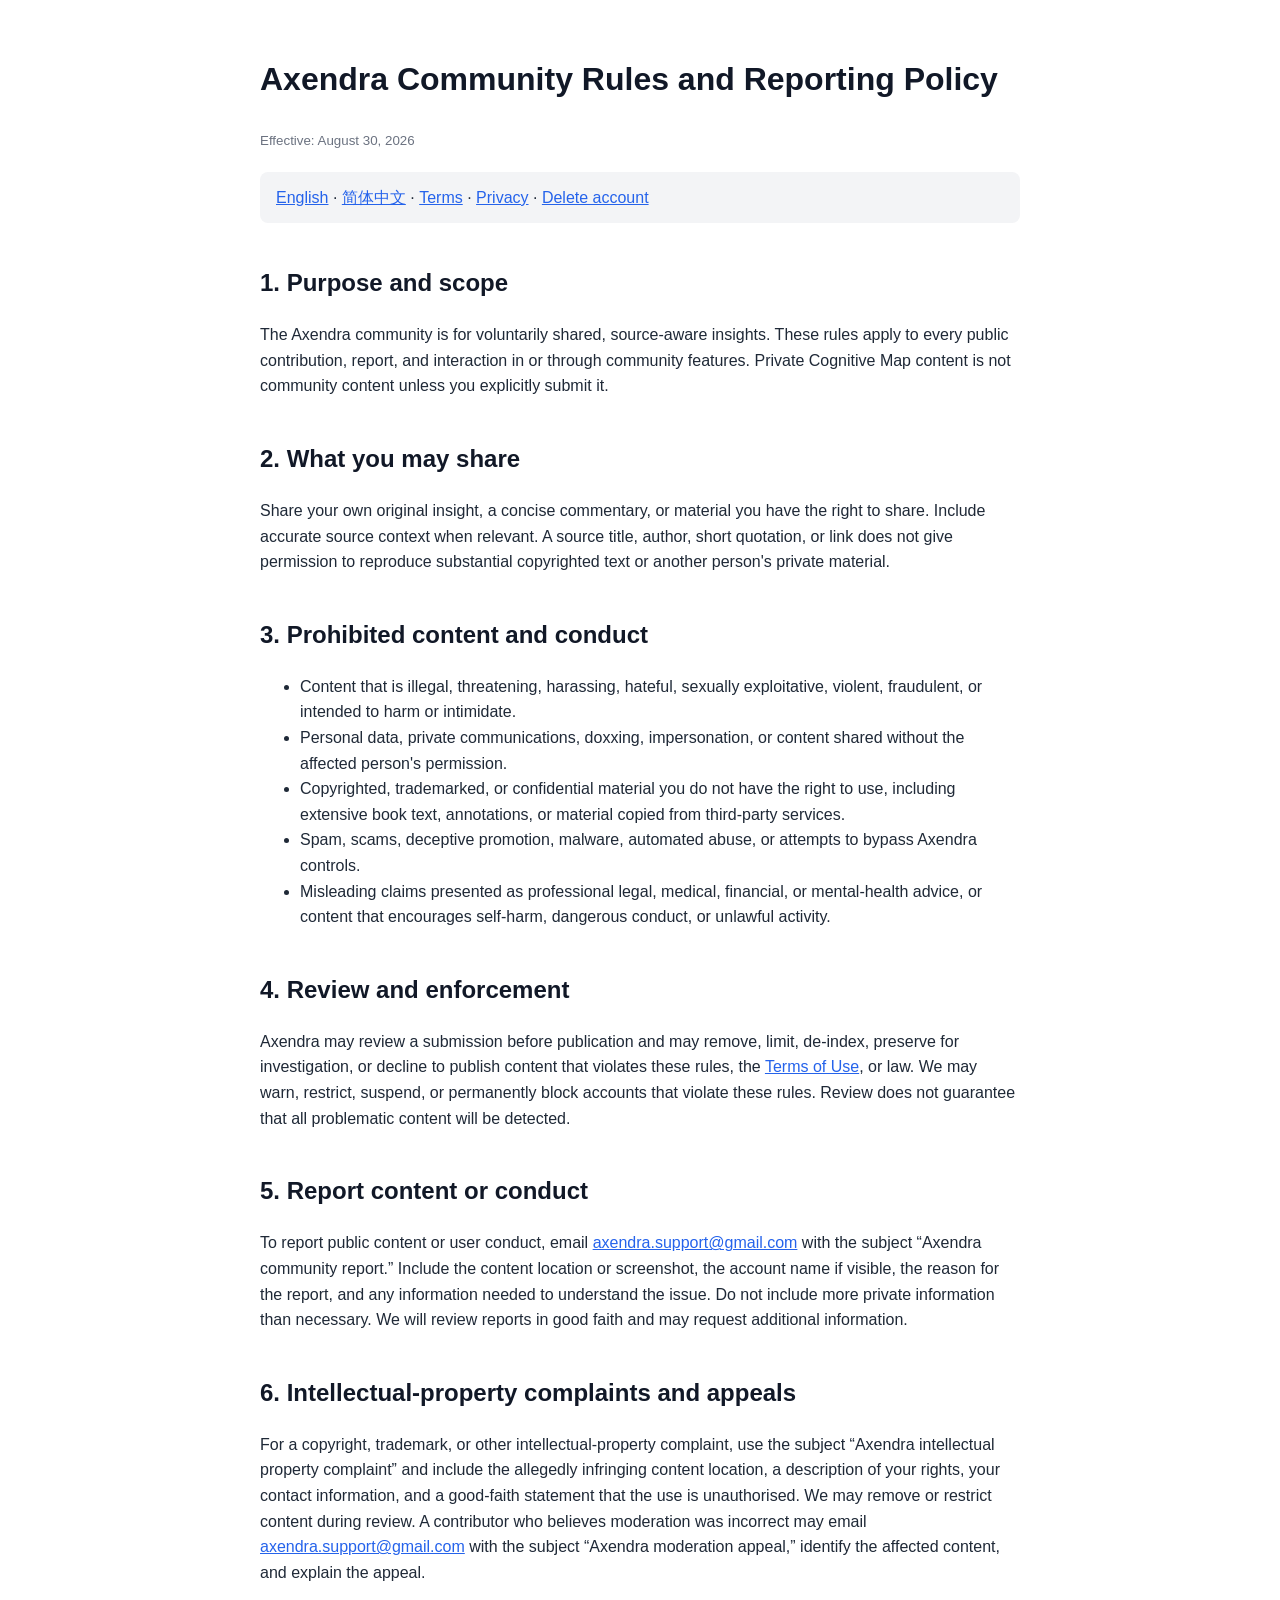
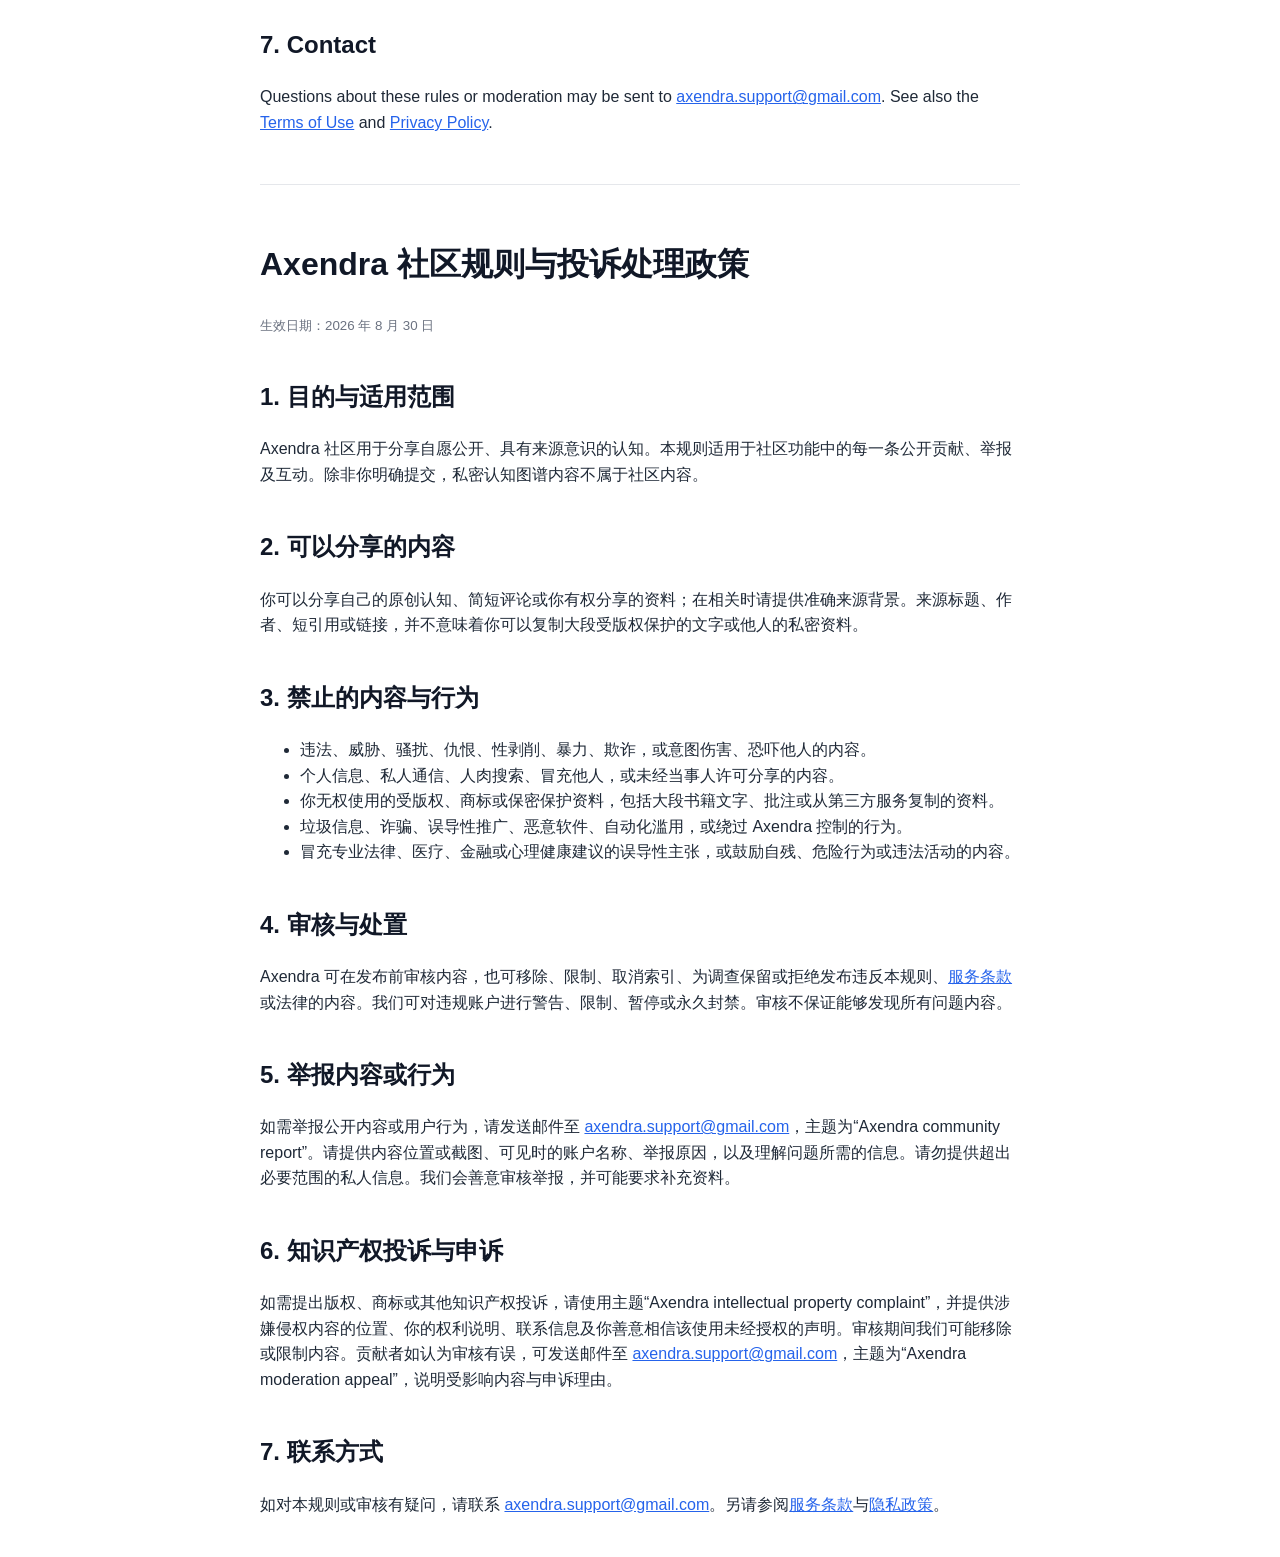
==== community-rules/index.html @ 0268492e "Add Terms and community rules" ====
<!doctype html>
<html lang="en">
<head>
  <meta charset="utf-8">
  <meta name="viewport" content="width=device-width, initial-scale=1">
  <title>Axendra Community Rules and Reporting Policy</title>
  <style>body{font-family:-apple-system,BlinkMacSystemFont,"Segoe UI",sans-serif;max-width:760px;margin:40px auto;padding:0 20px;line-height:1.6;color:#1f2937}h1,h2{color:#111827;margin-top:1.7em}small{color:#6b7280}a{color:#2563eb}nav{margin:1.2em 0;padding:.8em 1em;background:#f3f4f6;border-radius:8px}hr{border:0;border-top:1px solid #e5e7eb;margin:3em 0}</style>
</head>
<body>
  <h1>Axendra Community Rules and Reporting Policy</h1>
  <small>Effective: August 30, 2026</small>
  <nav><a href="#english">English</a> · <a href="#中文">简体中文</a> · <a href="../terms-of-use/">Terms</a> · <a href="../privacy-policy/">Privacy</a> · <a href="../delete-account/">Delete account</a></nav>

  <main id="english">
    <h2>1. Purpose and scope</h2>
    <p>The Axendra community is for voluntarily shared, source-aware insights. These rules apply to every public contribution, report, and interaction in or through community features. Private Cognitive Map content is not community content unless you explicitly submit it.</p>
    <h2>2. What you may share</h2>
    <p>Share your own original insight, a concise commentary, or material you have the right to share. Include accurate source context when relevant. A source title, author, short quotation, or link does not give permission to reproduce substantial copyrighted text or another person's private material.</p>
    <h2>3. Prohibited content and conduct</h2>
    <ul>
      <li>Content that is illegal, threatening, harassing, hateful, sexually exploitative, violent, fraudulent, or intended to harm or intimidate.</li>
      <li>Personal data, private communications, doxxing, impersonation, or content shared without the affected person's permission.</li>
      <li>Copyrighted, trademarked, or confidential material you do not have the right to use, including extensive book text, annotations, or material copied from third-party services.</li>
      <li>Spam, scams, deceptive promotion, malware, automated abuse, or attempts to bypass Axendra controls.</li>
      <li>Misleading claims presented as professional legal, medical, financial, or mental-health advice, or content that encourages self-harm, dangerous conduct, or unlawful activity.</li>
    </ul>
    <h2>4. Review and enforcement</h2>
    <p>Axendra may review a submission before publication and may remove, limit, de-index, preserve for investigation, or decline to publish content that violates these rules, the <a href="../terms-of-use/">Terms of Use</a>, or law. We may warn, restrict, suspend, or permanently block accounts that violate these rules. Review does not guarantee that all problematic content will be detected.</p>
    <h2>5. Report content or conduct</h2>
    <p>To report public content or user conduct, email <a href="mailto:axendra.support@gmail.com?subject=Axendra%20community%20report">axendra.support@gmail.com</a> with the subject “Axendra community report.” Include the content location or screenshot, the account name if visible, the reason for the report, and any information needed to understand the issue. Do not include more private information than necessary. We will review reports in good faith and may request additional information.</p>
    <h2>6. Intellectual-property complaints and appeals</h2>
    <p>For a copyright, trademark, or other intellectual-property complaint, use the subject “Axendra intellectual property complaint” and include the allegedly infringing content location, a description of your rights, your contact information, and a good-faith statement that the use is unauthorised. We may remove or restrict content during review. A contributor who believes moderation was incorrect may email <a href="mailto:axendra.support@gmail.com?subject=Axendra%20moderation%20appeal">axendra.support@gmail.com</a> with the subject “Axendra moderation appeal,” identify the affected content, and explain the appeal.</p>
    <h2>7. Contact</h2>
    <p>Questions about these rules or moderation may be sent to <a href="mailto:axendra.support@gmail.com">axendra.support@gmail.com</a>. See also the <a href="../terms-of-use/">Terms of Use</a> and <a href="../privacy-policy/">Privacy Policy</a>.</p>
  </main>

  <hr>

  <main id="中文" lang="zh-CN">
    <h1>Axendra 社区规则与投诉处理政策</h1>
    <small>生效日期：2026 年 8 月 30 日</small>
    <h2>1. 目的与适用范围</h2>
    <p>Axendra 社区用于分享自愿公开、具有来源意识的认知。本规则适用于社区功能中的每一条公开贡献、举报及互动。除非你明确提交，私密认知图谱内容不属于社区内容。</p>
    <h2>2. 可以分享的内容</h2>
    <p>你可以分享自己的原创认知、简短评论或你有权分享的资料；在相关时请提供准确来源背景。来源标题、作者、短引用或链接，并不意味着你可以复制大段受版权保护的文字或他人的私密资料。</p>
    <h2>3. 禁止的内容与行为</h2>
    <ul>
      <li>违法、威胁、骚扰、仇恨、性剥削、暴力、欺诈，或意图伤害、恐吓他人的内容。</li>
      <li>个人信息、私人通信、人肉搜索、冒充他人，或未经当事人许可分享的内容。</li>
      <li>你无权使用的受版权、商标或保密保护资料，包括大段书籍文字、批注或从第三方服务复制的资料。</li>
      <li>垃圾信息、诈骗、误导性推广、恶意软件、自动化滥用，或绕过 Axendra 控制的行为。</li>
      <li>冒充专业法律、医疗、金融或心理健康建议的误导性主张，或鼓励自残、危险行为或违法活动的内容。</li>
    </ul>
    <h2>4. 审核与处置</h2>
    <p>Axendra 可在发布前审核内容，也可移除、限制、取消索引、为调查保留或拒绝发布违反本规则、<a href="../terms-of-use/">服务条款</a>或法律的内容。我们可对违规账户进行警告、限制、暂停或永久封禁。审核不保证能够发现所有问题内容。</p>
    <h2>5. 举报内容或行为</h2>
    <p>如需举报公开内容或用户行为，请发送邮件至 <a href="mailto:axendra.support@gmail.com?subject=Axendra%20community%20report">axendra.support@gmail.com</a>，主题为“Axendra community report”。请提供内容位置或截图、可见时的账户名称、举报原因，以及理解问题所需的信息。请勿提供超出必要范围的私人信息。我们会善意审核举报，并可能要求补充资料。</p>
    <h2>6. 知识产权投诉与申诉</h2>
    <p>如需提出版权、商标或其他知识产权投诉，请使用主题“Axendra intellectual property complaint”，并提供涉嫌侵权内容的位置、你的权利说明、联系信息及你善意相信该使用未经授权的声明。审核期间我们可能移除或限制内容。贡献者如认为审核有误，可发送邮件至 <a href="mailto:axendra.support@gmail.com?subject=Axendra%20moderation%20appeal">axendra.support@gmail.com</a>，主题为“Axendra moderation appeal”，说明受影响内容与申诉理由。</p>
    <h2>7. 联系方式</h2>
    <p>如对本规则或审核有疑问，请联系 <a href="mailto:axendra.support@gmail.com">axendra.support@gmail.com</a>。另请参阅<a href="../terms-of-use/">服务条款</a>与<a href="../privacy-policy/">隐私政策</a>。</p>
  </main>
</body>
</html>
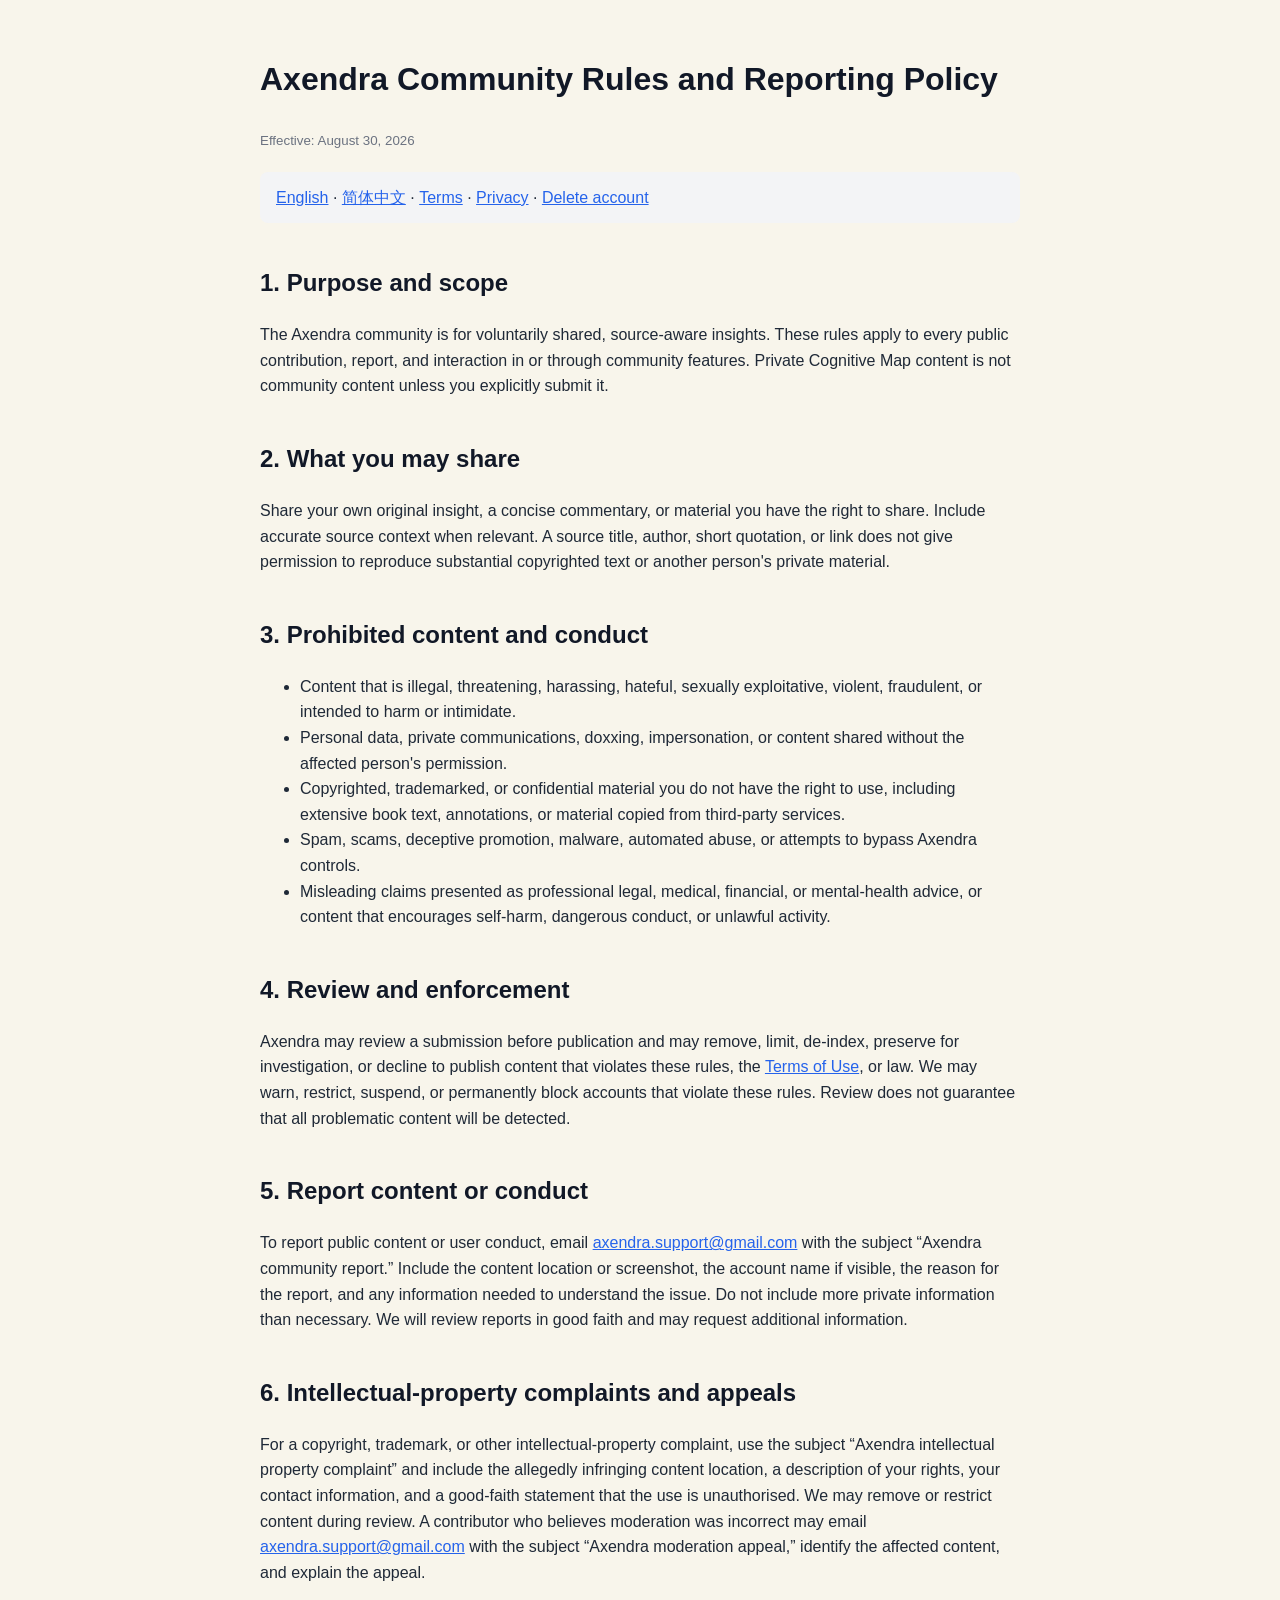
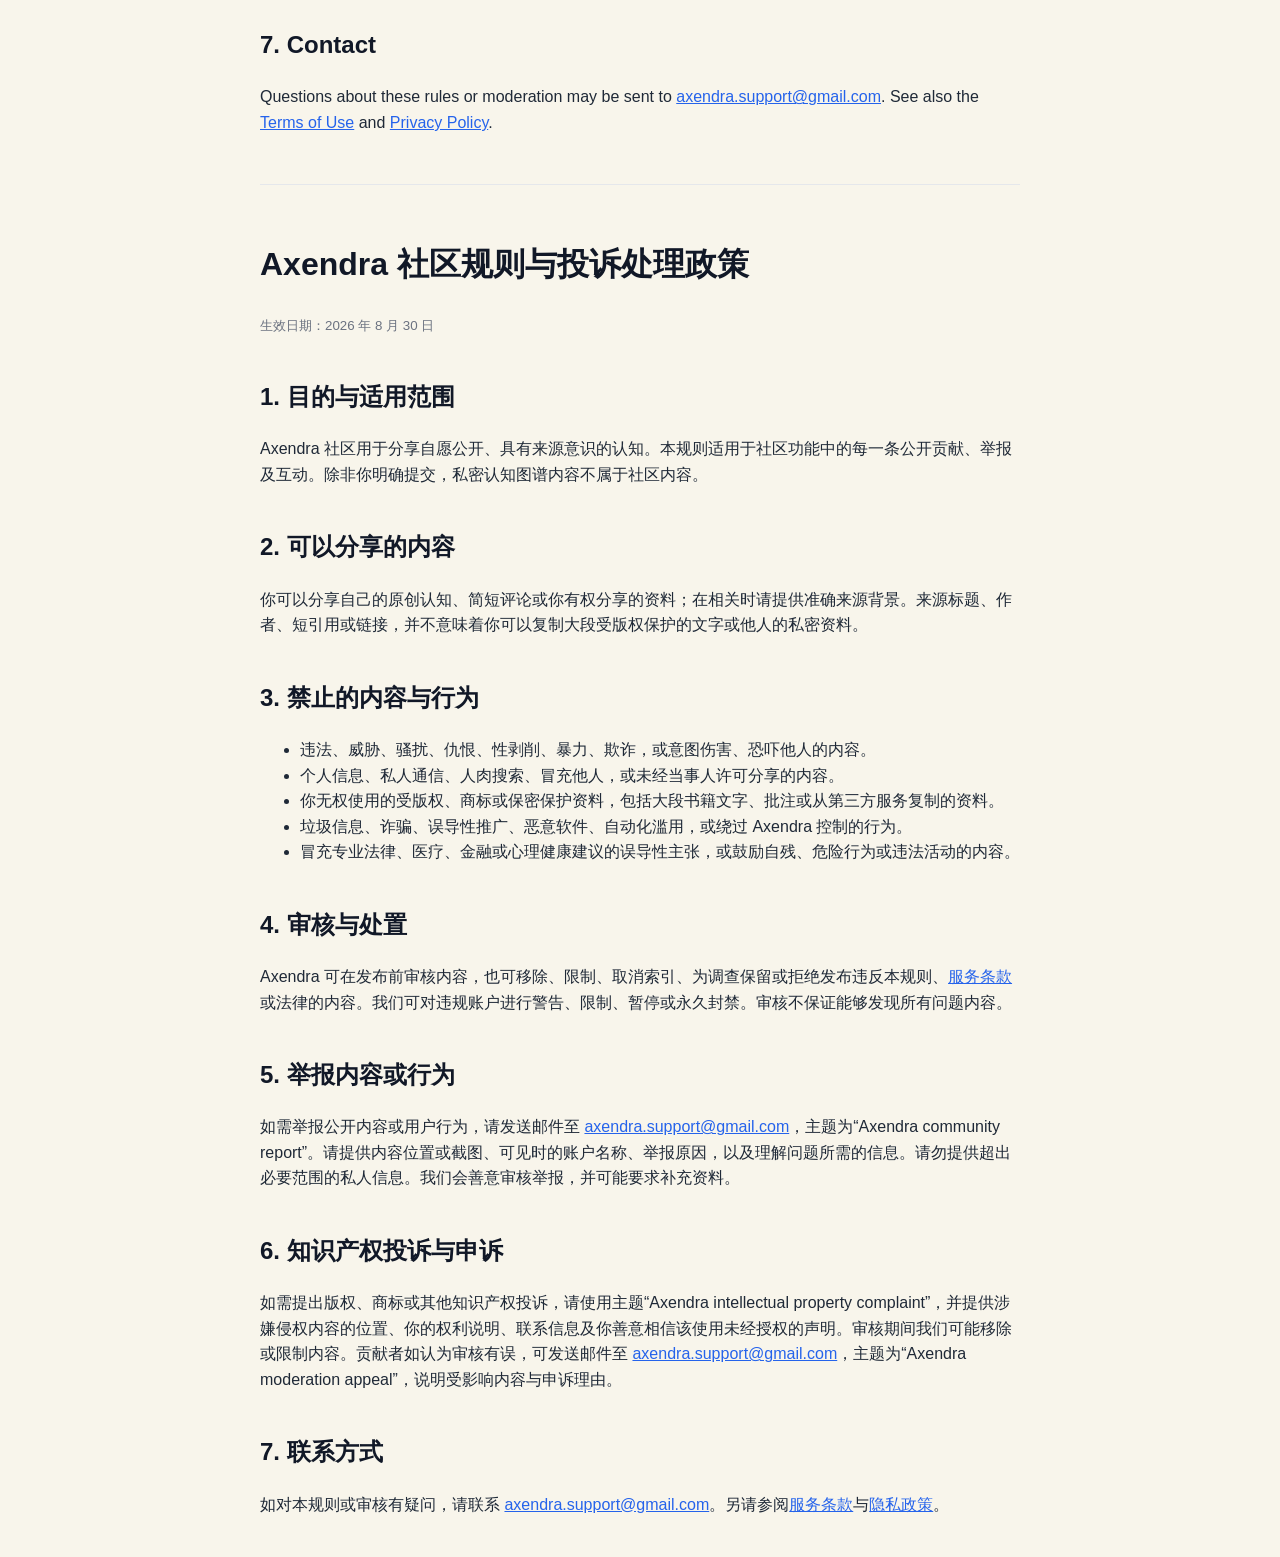
==== commit e5b60a9c: "Match legal pages to paper background" ====
--- a/community-rules/index.html
+++ b/community-rules/index.html
@@ -4,7 +4,7 @@
   <meta charset="utf-8">
   <meta name="viewport" content="width=device-width, initial-scale=1">
   <title>Axendra Community Rules and Reporting Policy</title>
-  <style>body{font-family:-apple-system,BlinkMacSystemFont,"Segoe UI",sans-serif;max-width:760px;margin:40px auto;padding:0 20px;line-height:1.6;color:#1f2937}h1,h2{color:#111827;margin-top:1.7em}small{color:#6b7280}a{color:#2563eb}nav{margin:1.2em 0;padding:.8em 1em;background:#f3f4f6;border-radius:8px}hr{border:0;border-top:1px solid #e5e7eb;margin:3em 0}</style>
+  <style>body{font-family:-apple-system,BlinkMacSystemFont,"Segoe UI",sans-serif;max-width:760px;margin:40px auto;padding:0 20px;line-height:1.6;color:#1f2937;background:#f8f5eb}h1,h2{color:#111827;margin-top:1.7em}small{color:#6b7280}a{color:#2563eb}nav{margin:1.2em 0;padding:.8em 1em;background:#f3f4f6;border-radius:8px}hr{border:0;border-top:1px solid #e5e7eb;margin:3em 0}</style>
 </head>
 <body>
   <h1>Axendra Community Rules and Reporting Policy</h1>
